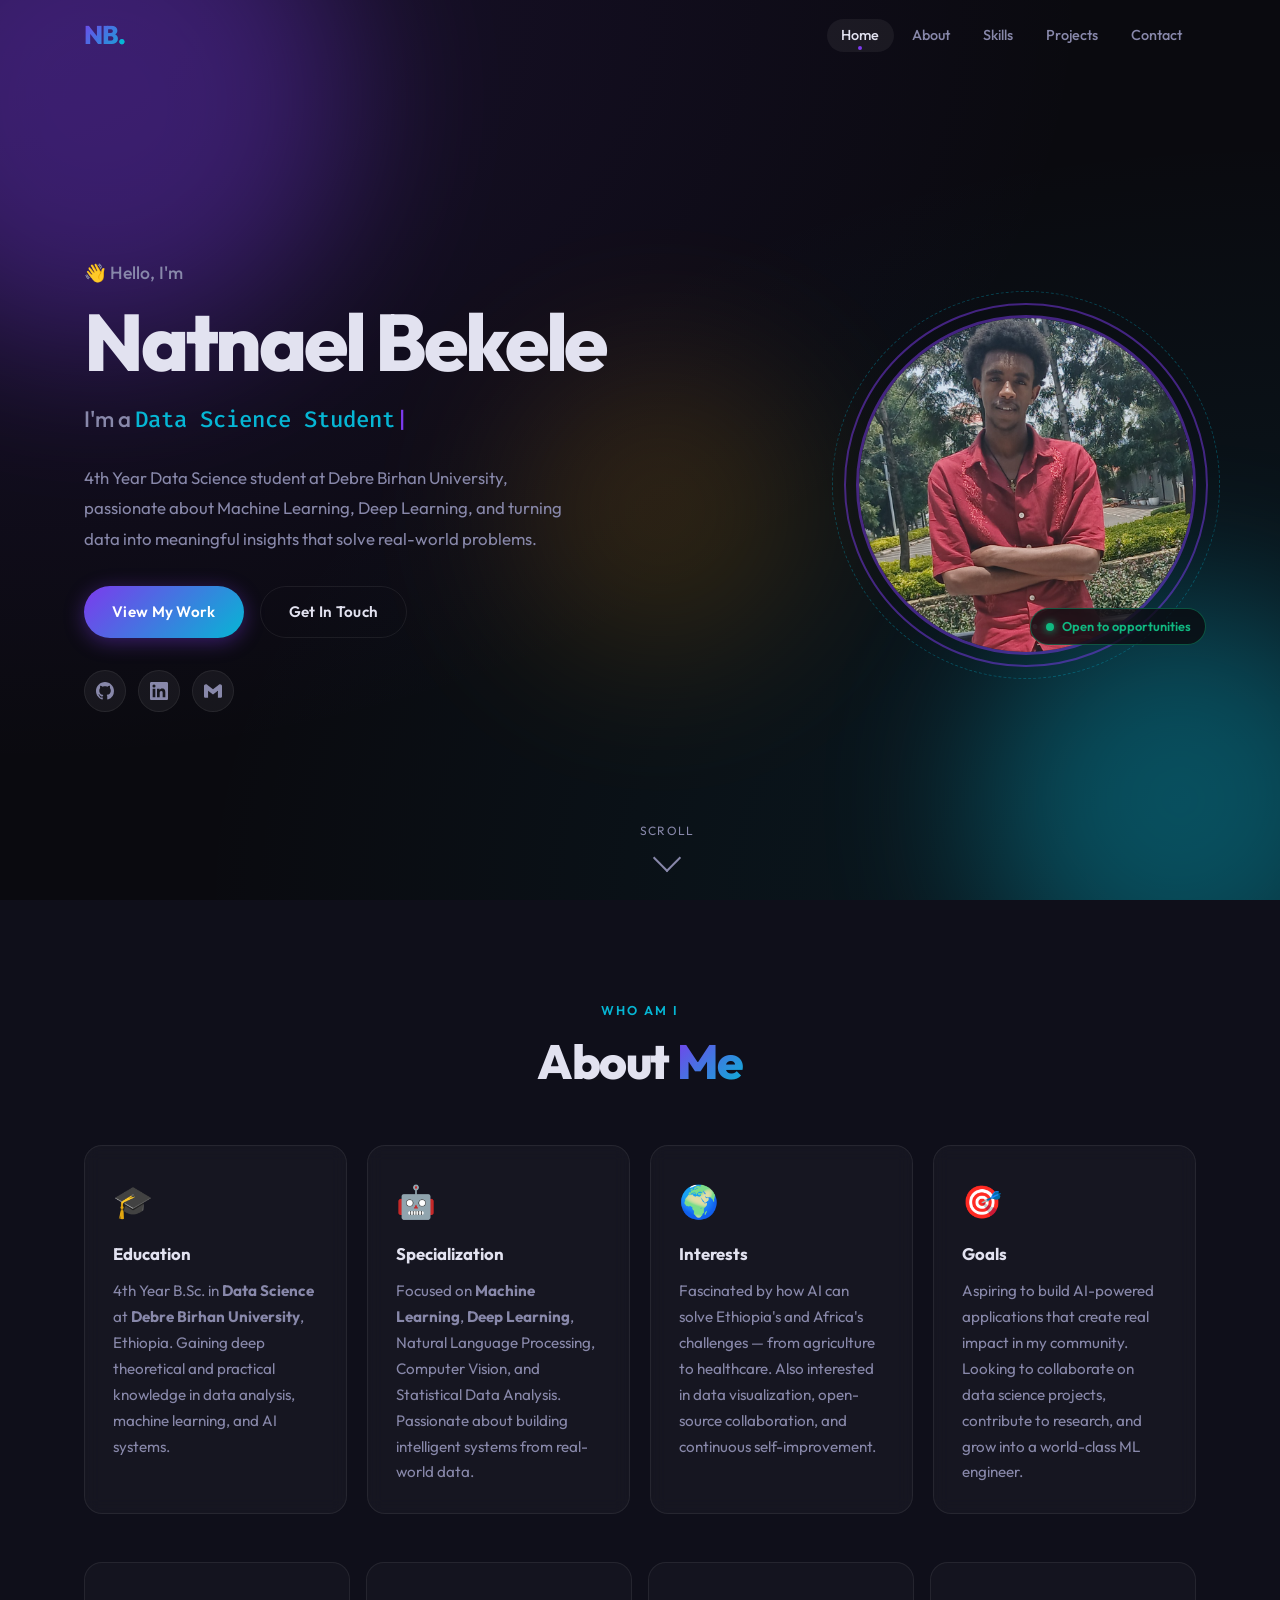
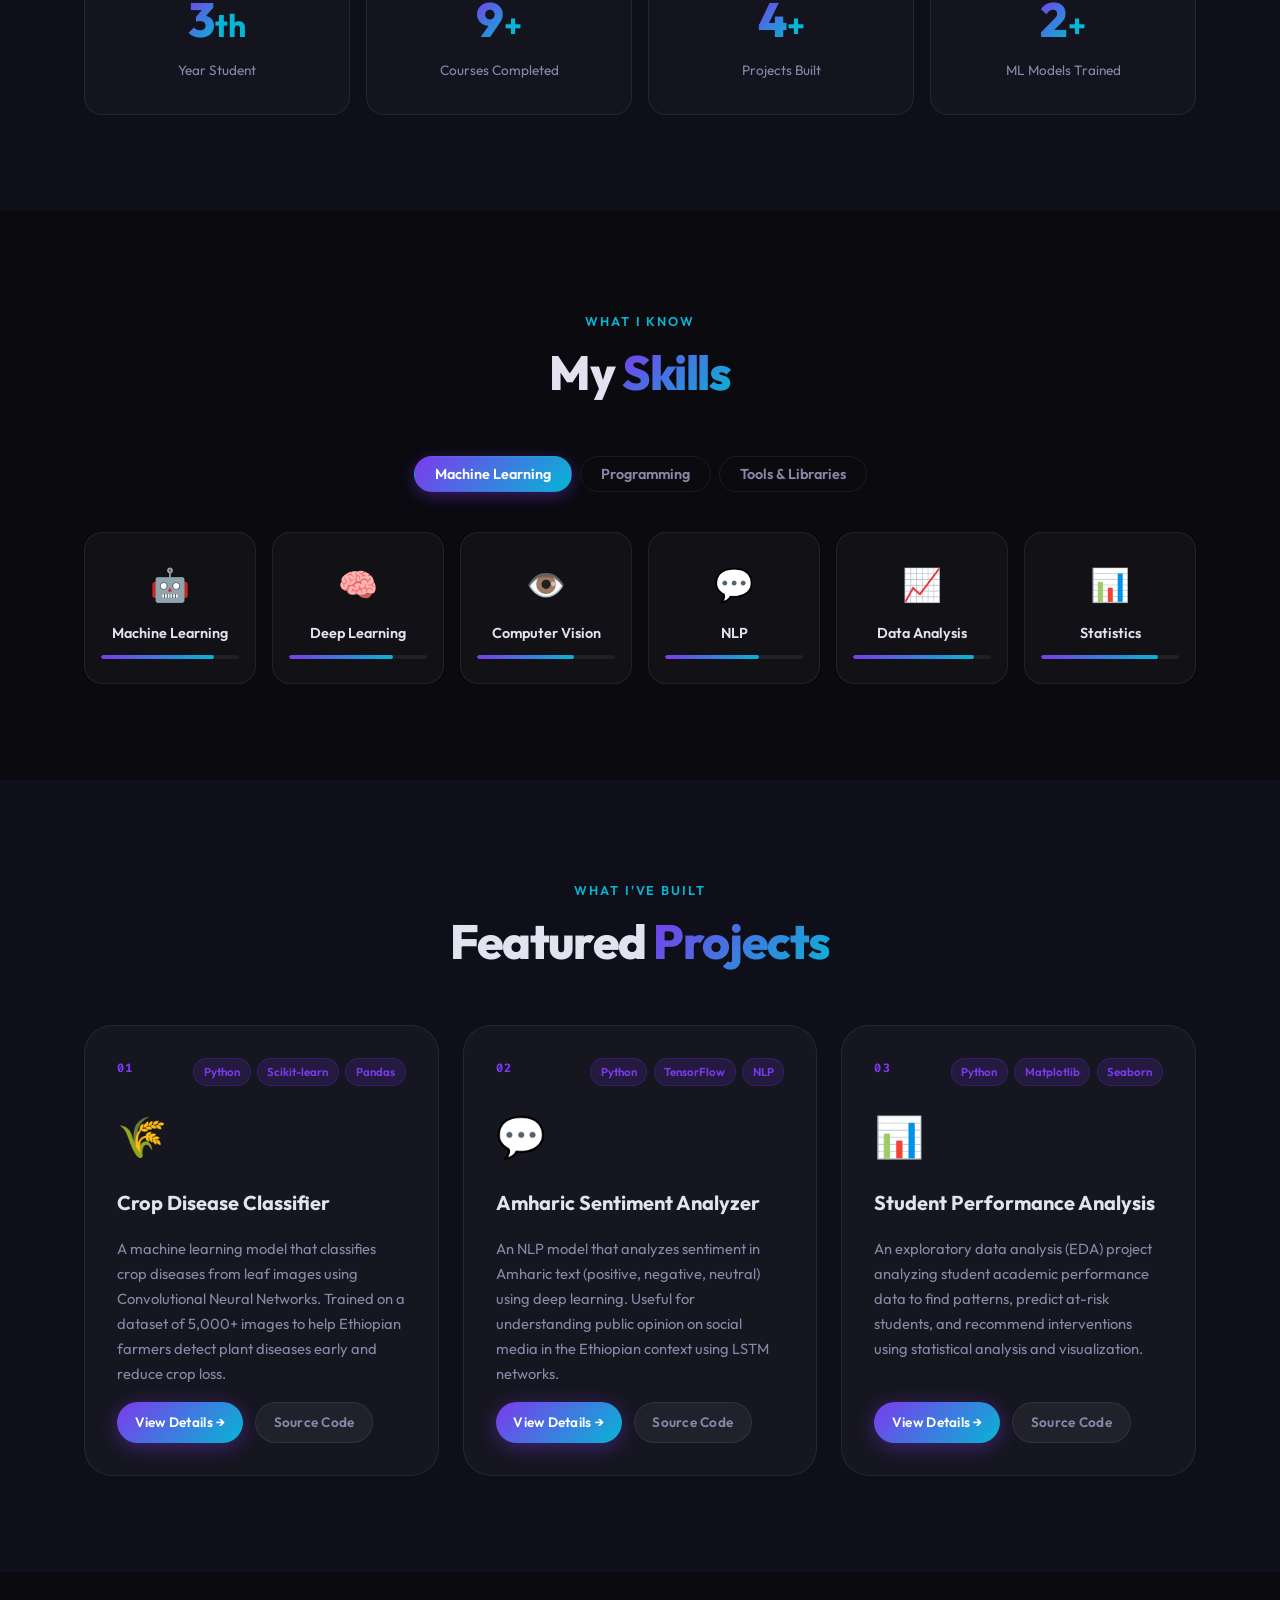
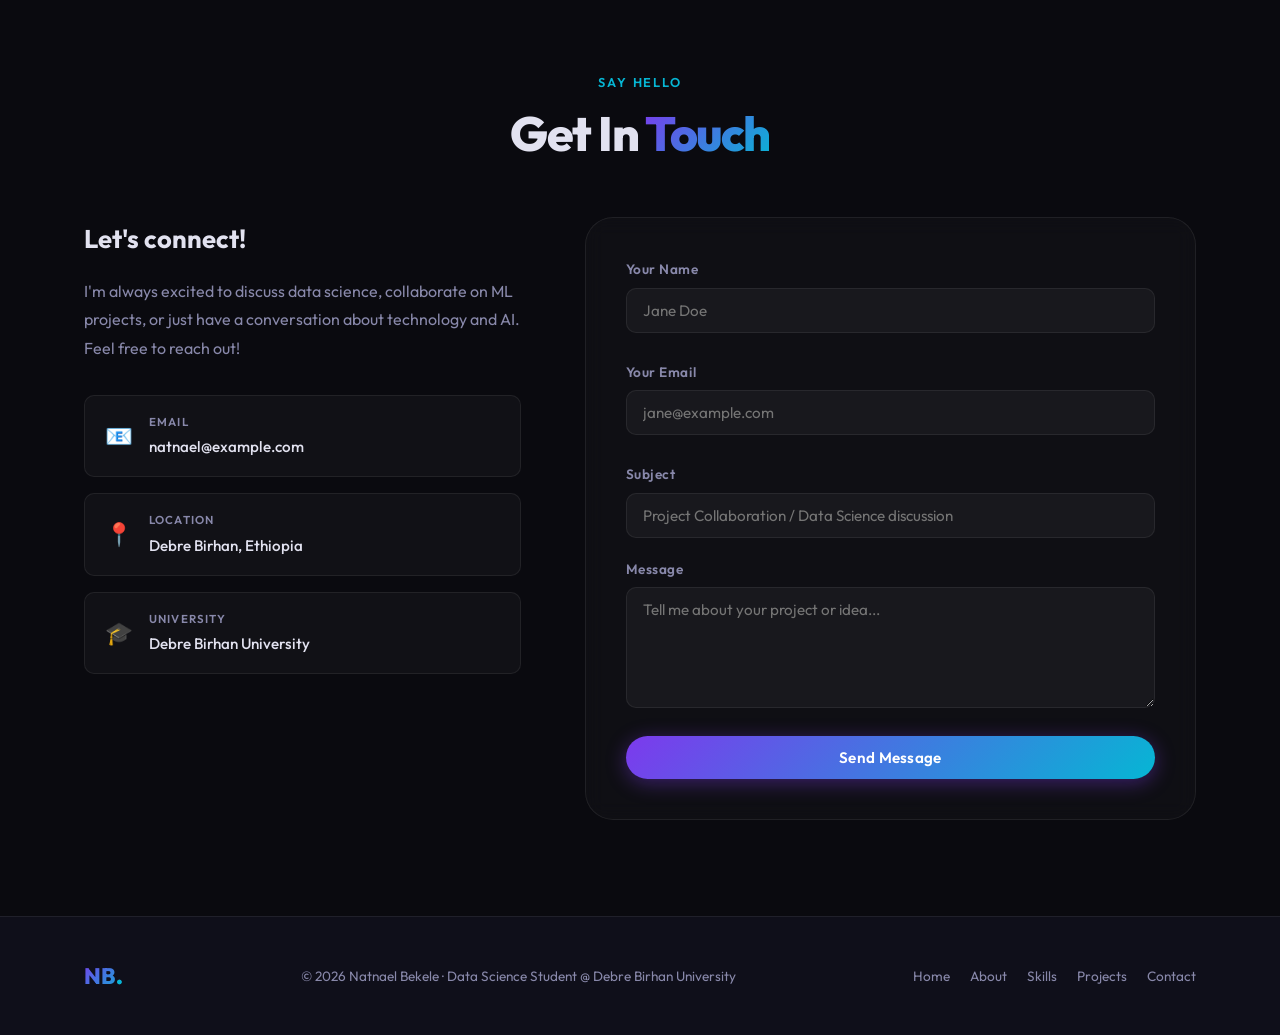
==== index.html @ 0324e8db "Add files via upload" ====
<!DOCTYPE html>
<html lang="en">
<head>
  <meta charset="UTF-8" />
  <meta name="viewport" content="width=device-width, initial-scale=1.0" />
  <meta name="description" content="Natnael Bekele – Data Science Student at Debre Birhan University. Machine Learning, Deep Learning, AI enthusiast." />
  <title>Natnael Bekele | Data Science Portfolio</title>
  <link rel="preconnect" href="https://fonts.googleapis.com" />
  <link rel="preconnect" href="https://fonts.gstatic.com" crossorigin />
  <link href="https://fonts.googleapis.com/css2?family=Outfit:wght@300;400;500;600;700;800&family=Fira+Code:wght@400;500&display=swap" rel="stylesheet" />
  <link rel="stylesheet" href="style.css" />
</head>
<body>

  <!-- ===== NAVBAR ===== -->
  <nav class="navbar" id="navbar">
    <div class="nav-container">
      <a href="#home" class="nav-logo">NB<span class="dot">.</span></a>
      <ul class="nav-links" id="nav-links">
        <li><a href="#home"     class="nav-link active" id="nav-home">Home</a></li>
        <li><a href="#about"    class="nav-link" id="nav-about">About</a></li>
        <li><a href="#skills"   class="nav-link" id="nav-skills">Skills</a></li>
        <li><a href="#projects" class="nav-link" id="nav-projects">Projects</a></li>
        <li><a href="#contact"  class="nav-link" id="nav-contact">Contact</a></li>
      </ul>
      <button class="hamburger" id="hamburger" aria-label="Toggle menu">
        <span></span><span></span><span></span>
      </button>
    </div>
  </nav>

  <!-- ===== HERO / HOME ===== -->
  <section class="hero" id="home">
    <div class="hero-bg">
      <div class="orb orb-1"></div>
      <div class="orb orb-2"></div>
      <div class="orb orb-3"></div>
    </div>
    <div class="hero-content">
      <div class="hero-text">
        <p class="hero-greeting">👋 Hello, I'm</p>
        <h1 class="hero-name">Natnael Bekele</h1>
        <div class="hero-title-wrapper">
          <span class="hero-title-static">I'm a </span>
          <span class="hero-title-dynamic" id="dynamic-title"></span>
          <span class="cursor-blink">|</span>
        </div>
        <p class="hero-description">
          4th Year Data Science student at Debre Birhan University, passionate about
          Machine Learning, Deep Learning, and turning data into meaningful insights
          that solve real-world problems.
        </p>
        <div class="hero-cta">
          <a href="#projects" class="btn btn-primary" id="hero-projects-btn">View My Work</a>
          <a href="#contact"  class="btn btn-outline" id="hero-contact-btn">Get In Touch</a>
        </div>
        <div class="hero-social">
          <a href="https://github.com" target="_blank" rel="noopener" class="social-link" id="social-github" aria-label="GitHub">
            <svg viewBox="0 0 24 24" fill="currentColor"><path d="M12 0C5.37 0 0 5.37 0 12c0 5.31 3.435 9.795 8.205 11.385.6.105.825-.255.825-.57 0-.285-.015-1.23-.015-2.235-3.015.555-3.795-.735-4.035-1.41-.135-.345-.72-1.41-1.23-1.695-.42-.225-1.02-.78-.015-.795.945-.015 1.62.87 1.845 1.23 1.08 1.815 2.805 1.305 3.495.99.105-.78.42-1.305.765-1.605-2.67-.3-5.46-1.335-5.46-5.925 0-1.305.465-2.385 1.23-3.225-.12-.3-.54-1.53.12-3.18 0 0 1.005-.315 3.3 1.23.96-.27 1.98-.405 3-.405s2.04.135 3 .405c2.295-1.56 3.3-1.23 3.3-1.23.66 1.65.24 2.88.12 3.18.765.84 1.23 1.905 1.23 3.225 0 4.605-2.805 5.625-5.475 5.925.435.375.81 1.095.81 2.22 0 1.605-.015 2.895-.015 3.3 0 .315.225.69.825.57A12.02 12.02 0 0 0 24 12c0-6.63-5.37-12-12-12z"/></svg>
          </a>
          <a href="https://linkedin.com" target="_blank" rel="noopener" class="social-link" id="social-linkedin" aria-label="LinkedIn">
            <svg viewBox="0 0 24 24" fill="currentColor"><path d="M20.447 20.452h-3.554v-5.569c0-1.328-.027-3.037-1.852-3.037-1.853 0-2.136 1.445-2.136 2.939v5.667H9.351V9h3.414v1.561h.046c.477-.9 1.637-1.85 3.37-1.85 3.601 0 4.267 2.37 4.267 5.455v6.286zM5.337 7.433a2.062 2.062 0 0 1-2.063-2.065 2.064 2.064 0 1 1 2.063 2.065zm1.782 13.019H3.555V9h3.564v11.452zM22.225 0H1.771C.792 0 0 .774 0 1.729v20.542C0 23.227.792 24 1.771 24h20.451C23.2 24 24 23.227 24 22.271V1.729C24 .774 23.2 0 22.222 0h.003z"/></svg>
          </a>
          <a href="mailto:natnael@example.com" class="social-link" id="social-email" aria-label="Email">
            <svg viewBox="0 0 24 24" fill="currentColor"><path d="M24 5.457v13.909c0 .904-.732 1.636-1.636 1.636h-3.819V11.73L12 16.64l-6.545-4.91v9.273H1.636A1.636 1.636 0 0 1 0 19.366V5.457c0-2.023 2.309-3.178 3.927-1.964L5.455 4.64 12 9.548l6.545-4.91 1.528-1.145C21.69 2.28 24 3.434 24 5.457z"/></svg>
          </a>
        </div>
      </div>
      <div class="hero-image-wrapper">
        <div class="hero-image-ring"></div>
        <div class="hero-image-ring ring-2"></div>
        <img src="image/natnael.jpg" alt="Natnael Bekele - Profile Picture" class="hero-image" id="profile-img" />
        <div class="hero-badge">
          <span class="badge-dot"></span>
          <span>Open to opportunities</span>
        </div>
      </div>
    </div>
    <div class="scroll-indicator" id="scroll-indicator">
      <span>Scroll</span>
      <div class="scroll-arrow"></div>
    </div>
  </section>

  <!-- ===== ABOUT ===== -->
  <section class="section about-section" id="about">
    <div class="container">
      <div class="section-header">
        <span class="section-label">Who Am I</span>
        <h2 class="section-title">About <span class="gradient-text">Me</span></h2>
      </div>
      <div class="about-grid">
        <div class="about-card reveal">
          <div class="card-icon">🎓</div>
          <h3>Education</h3>
          <p>4th Year B.Sc. in <strong>Data Science</strong> at <strong>Debre Birhan University</strong>, Ethiopia. Gaining deep theoretical and practical knowledge in data analysis, machine learning, and AI systems.</p>
        </div>
        <div class="about-card reveal">
          <div class="card-icon">🤖</div>
          <h3>Specialization</h3>
          <p>Focused on <strong>Machine Learning</strong>, <strong>Deep Learning</strong>, Natural Language Processing, Computer Vision, and Statistical Data Analysis. Passionate about building intelligent systems from real-world data.</p>
        </div>
        <div class="about-card reveal">
          <div class="card-icon">🌍</div>
          <h3>Interests</h3>
          <p>Fascinated by how AI can solve Ethiopia's and Africa's challenges — from agriculture to healthcare. Also interested in data visualization, open-source collaboration, and continuous self-improvement.</p>
        </div>
        <div class="about-card reveal">
          <div class="card-icon">🎯</div>
          <h3>Goals</h3>
          <p>Aspiring to build AI-powered applications that create real impact in my community. Looking to collaborate on data science projects, contribute to research, and grow into a world-class ML engineer.</p>
        </div>
      </div>
      <div class="about-stats reveal">
        <div class="stat-item">
          <span class="stat-number" data-target="4">0</span><span class="stat-plus">th</span>
          <span class="stat-label">Year Student</span>
        </div>
        <div class="stat-item">
          <span class="stat-number" data-target="10">0</span><span class="stat-plus">+</span>
          <span class="stat-label">Courses Completed</span>
        </div>
        <div class="stat-item">
          <span class="stat-number" data-target="5">0</span><span class="stat-plus">+</span>
          <span class="stat-label">Projects Built</span>
        </div>
        <div class="stat-item">
          <span class="stat-number" data-target="3">0</span><span class="stat-plus">+</span>
          <span class="stat-label">ML Models Trained</span>
        </div>
      </div>
    </div>
  </section>

  <!-- ===== SKILLS ===== -->
  <section class="section skills-section" id="skills">
    <div class="container">
      <div class="section-header">
        <span class="section-label">What I Know</span>
        <h2 class="section-title">My <span class="gradient-text">Skills</span></h2>
      </div>
      <div class="skills-categories reveal">
        <button class="skill-tab active" id="tab-ml"   data-tab="ml">Machine Learning</button>
        <button class="skill-tab"        id="tab-prog" data-tab="prog">Programming</button>
        <button class="skill-tab"        id="tab-tools" data-tab="tools">Tools & Libraries</button>
      </div>
      <div class="skills-grid" id="skills-grid"></div>
    </div>
  </section>

  <!-- ===== PROJECTS ===== -->
  <section class="section projects-section" id="projects">
    <div class="container">
      <div class="section-header">
        <span class="section-label">What I've Built</span>
        <h2 class="section-title">Featured <span class="gradient-text">Projects</span></h2>
      </div>
      <div class="projects-grid">

        <article class="project-card reveal" id="project-card-1">
          <div class="project-card-top">
            <div class="project-number">01</div>
            <div class="project-tags">
              <span class="tag">Python</span>
              <span class="tag">Scikit-learn</span>
              <span class="tag">Pandas</span>
            </div>
          </div>
          <div class="project-icon-wrap">🌾</div>
          <h3 class="project-title">Crop Disease Classifier</h3>
          <p class="project-desc">A machine learning model that classifies crop diseases from leaf images using Convolutional Neural Networks. Trained on a dataset of 5,000+ images to help Ethiopian farmers detect plant diseases early and reduce crop loss.</p>
          <div class="project-card-footer">
            <a href="project/project1.html" class="btn btn-sm btn-primary" id="project1-details-btn">View Details →</a>
            <a href="https://github.com" target="_blank" rel="noopener" class="btn btn-sm btn-ghost" id="project1-code-btn">Source Code</a>
          </div>
        </article>

        <article class="project-card reveal" id="project-card-2">
          <div class="project-card-top">
            <div class="project-number">02</div>
            <div class="project-tags">
              <span class="tag">Python</span>
              <span class="tag">TensorFlow</span>
              <span class="tag">NLP</span>
            </div>
          </div>
          <div class="project-icon-wrap">💬</div>
          <h3 class="project-title">Amharic Sentiment Analyzer</h3>
          <p class="project-desc">An NLP model that analyzes sentiment in Amharic text (positive, negative, neutral) using deep learning. Useful for understanding public opinion on social media in the Ethiopian context using LSTM networks.</p>
          <div class="project-card-footer">
            <a href="project/project2.html" class="btn btn-sm btn-primary" id="project2-details-btn">View Details →</a>
            <a href="https://github.com" target="_blank" rel="noopener" class="btn btn-sm btn-ghost" id="project2-code-btn">Source Code</a>
          </div>
        </article>

        <article class="project-card reveal" id="project-card-3">
          <div class="project-card-top">
            <div class="project-number">03</div>
            <div class="project-tags">
              <span class="tag">Python</span>
              <span class="tag">Matplotlib</span>
              <span class="tag">Seaborn</span>
            </div>
          </div>
          <div class="project-icon-wrap">📊</div>
          <h3 class="project-title">Student Performance Analysis</h3>
          <p class="project-desc">An exploratory data analysis (EDA) project analyzing student academic performance data to find patterns, predict at-risk students, and recommend interventions using statistical analysis and visualization.</p>
          <div class="project-card-footer">
            <a href="#" class="btn btn-sm btn-primary" id="project3-details-btn">View Details →</a>
            <a href="https://github.com" target="_blank" rel="noopener" class="btn btn-sm btn-ghost">Source Code</a>
          </div>
        </article>

      </div>
    </div>
  </section>

  <!-- ===== CONTACT ===== -->
  <section class="section contact-section" id="contact">
    <div class="container">
      <div class="section-header">
        <span class="section-label">Say Hello</span>
        <h2 class="section-title">Get In <span class="gradient-text">Touch</span></h2>
      </div>
      <div class="contact-wrapper">
        <div class="contact-info reveal">
          <h3>Let's connect!</h3>
          <p>I'm always excited to discuss data science, collaborate on ML projects, or just have a conversation about technology and AI. Feel free to reach out!</p>
          <div class="contact-details">
            <div class="contact-detail-item">
              <div class="contact-detail-icon">📧</div>
              <div>
                <span class="contact-detail-label">Email</span>
                <span class="contact-detail-value">natnael@example.com</span>
              </div>
            </div>
            <div class="contact-detail-item">
              <div class="contact-detail-icon">📍</div>
              <div>
                <span class="contact-detail-label">Location</span>
                <span class="contact-detail-value">Debre Birhan, Ethiopia</span>
              </div>
            </div>
            <div class="contact-detail-item">
              <div class="contact-detail-icon">🎓</div>
              <div>
                <span class="contact-detail-label">University</span>
                <span class="contact-detail-value">Debre Birhan University</span>
              </div>
            </div>
          </div>
        </div>
        <form class="contact-form reveal" id="contact-form" novalidate>
          <div class="form-group">
            <label for="contact-name">Your Name</label>
            <input type="text" id="contact-name" name="name" placeholder="Jane Doe" autocomplete="name" required />
            <span class="form-error" id="error-name"></span>
          </div>
          <div class="form-group">
            <label for="contact-email">Your Email</label>
            <input type="email" id="contact-email" name="email" placeholder="jane@example.com" autocomplete="email" required />
            <span class="form-error" id="error-email"></span>
          </div>
          <div class="form-group">
            <label for="contact-subject">Subject</label>
            <input type="text" id="contact-subject" name="subject" placeholder="Project Collaboration / Data Science discussion" />
          </div>
          <div class="form-group">
            <label for="contact-message">Message</label>
            <textarea id="contact-message" name="message" rows="5" placeholder="Tell me about your project or idea..." required></textarea>
            <span class="form-error" id="error-message"></span>
          </div>
          <button type="submit" class="btn btn-primary btn-full" id="submit-btn">
            <span id="btn-text">Send Message</span>
            <span id="btn-loader" class="hidden">Sending…</span>
          </button>
          <div class="form-success hidden" id="form-success">
            <span>🎉</span> Message sent! I'll get back to you soon.
          </div>
        </form>
      </div>
    </div>
  </section>

  <!-- ===== FOOTER ===== -->
  <footer class="footer">
    <div class="container">
      <div class="footer-content">
        <p class="footer-logo">NB<span class="dot">.</span></p>
        <p class="footer-copy">© 2026 Natnael Bekele · Data Science Student @ Debre Birhan University</p>
        <div class="footer-links">
          <a href="#home">Home</a>
          <a href="#about">About</a>
          <a href="#skills">Skills</a>
          <a href="#projects">Projects</a>
          <a href="#contact">Contact</a>
        </div>
      </div>
    </div>
  </footer>

  <button class="back-to-top" id="back-to-top" aria-label="Back to top">↑</button>
  <script src="script.js"></script>
</body>
</html>
---- style.css ----
/* ============================================================
   PERSONAL PORTFOLIO — style.css
   ============================================================ */

/* 1. CSS Custom Properties */
:root {
  --clr-bg:      #0a0a0f;
  --clr-bg2:     #0f0f1a;
  --clr-surface: #13131f;
  --clr-border:  rgba(255,255,255,0.07);
  --clr-text:    #e2e2f0;
  --clr-muted:   #8888aa;
  --clr-accent1: #7c3aed;
  --clr-accent2: #06b6d4;
  --clr-accent3: #f59e0b;
  --grad-accent: linear-gradient(135deg,#7c3aed,#06b6d4);
  --radius-sm: 10px; --radius-md: 18px; --radius-lg: 28px;
  --shadow-card: 0 8px 40px rgba(0,0,0,.35);
  --shadow-glow: 0 0 30px rgba(124,58,237,.3);
  --transition: .3s cubic-bezier(.4,0,.2,1);
  --max-width: 1160px;
  --nav-h: 70px;
}

/* 2. Reset */
*,*::before,*::after{box-sizing:border-box;margin:0;padding:0}
html{scroll-behavior:smooth;scroll-padding-top:var(--nav-h)}
body{font-family:'Outfit',sans-serif;background:var(--clr-bg);color:var(--clr-text);line-height:1.7;overflow-x:hidden}
img{display:block;max-width:100%} a{color:inherit;text-decoration:none} button{cursor:pointer;font-family:inherit} ul{list-style:none}

/* 3. Utility */
.container{max-width:var(--max-width);margin-inline:auto;padding-inline:1.5rem}
.gradient-text{background:var(--grad-accent);-webkit-background-clip:text;-webkit-text-fill-color:transparent;background-clip:text}
.hidden{display:none!important}

/* 4. Buttons */
.btn{display:inline-flex;align-items:center;gap:.5rem;padding:.75rem 1.75rem;border-radius:100px;font-size:.95rem;font-weight:600;transition:var(--transition);border:none;letter-spacing:.02em;white-space:nowrap}
.btn-primary{background:var(--grad-accent);color:#fff;box-shadow:0 4px 20px rgba(124,58,237,.4)}
.btn-primary:hover{transform:translateY(-2px);box-shadow:0 8px 32px rgba(124,58,237,.6)}
.btn-outline{background:transparent;color:var(--clr-text);border:1.5px solid var(--clr-border);backdrop-filter:blur(8px)}
.btn-outline:hover{border-color:var(--clr-accent1);color:var(--clr-accent1);transform:translateY(-2px)}
.btn-ghost{background:rgba(255,255,255,.05);color:var(--clr-muted);border:1.5px solid var(--clr-border)}
.btn-ghost:hover{color:var(--clr-text);background:rgba(255,255,255,.08)}
.btn-sm{padding:.5rem 1.1rem;font-size:.85rem}
.btn-full{width:100%;justify-content:center}

/* 5. Navbar */
.navbar{position:fixed;top:0;left:0;right:0;z-index:1000;height:var(--nav-h);display:flex;align-items:center;transition:background var(--transition),box-shadow var(--transition)}
.navbar.scrolled{background:rgba(10,10,15,.85);backdrop-filter:blur(20px);box-shadow:0 1px 0 var(--clr-border)}
.nav-container{width:100%;max-width:var(--max-width);margin-inline:auto;padding-inline:1.5rem;display:flex;align-items:center;justify-content:space-between}
.nav-logo{font-size:1.6rem;font-weight:800;letter-spacing:-.03em;background:var(--grad-accent);-webkit-background-clip:text;-webkit-text-fill-color:transparent;background-clip:text}
.dot{-webkit-text-fill-color:var(--clr-accent2)}
.nav-links{display:flex;align-items:center;gap:.25rem}
.nav-link{padding:.45rem .9rem;border-radius:100px;font-size:.9rem;font-weight:500;color:var(--clr-muted);transition:var(--transition);position:relative}
.nav-link:hover,.nav-link.active{color:var(--clr-text);background:rgba(255,255,255,.06)}
.nav-link.active::after{content:'';display:block;width:4px;height:4px;border-radius:50%;background:var(--clr-accent1);position:absolute;bottom:2px;left:50%;transform:translateX(-50%)}
.hamburger{display:none;flex-direction:column;gap:5px;background:none;border:none;padding:.5rem}
.hamburger span{display:block;width:24px;height:2px;background:var(--clr-text);border-radius:2px;transition:var(--transition)}
.hamburger.open span:nth-child(1){transform:translateY(7px) rotate(45deg)}
.hamburger.open span:nth-child(2){opacity:0}
.hamburger.open span:nth-child(3){transform:translateY(-7px) rotate(-45deg)}

/* 6. Section Shared */
.section{padding-block:6rem}
.section-header{text-align:center;margin-bottom:3.5rem}
.section-label{display:inline-block;font-size:.8rem;font-weight:600;letter-spacing:.15em;text-transform:uppercase;color:var(--clr-accent2);margin-bottom:.75rem}
.section-title{font-size:clamp(2rem,5vw,3rem);font-weight:800;letter-spacing:-.03em;line-height:1.15}

/* 7. Hero */
.hero{min-height:100vh;display:flex;align-items:center;position:relative;overflow:hidden;background:radial-gradient(ellipse at top left,rgba(124,58,237,.15),transparent 60%),radial-gradient(ellipse at bottom right,rgba(6,182,212,.10),transparent 60%),var(--clr-bg);padding-top:var(--nav-h)}
.hero-bg{position:absolute;inset:0;pointer-events:none}
.orb{position:absolute;border-radius:50%;filter:blur(80px);opacity:.35}
.orb-1{width:500px;height:500px;background:var(--clr-accent1);top:-150px;left:-150px}
.orb-2{width:400px;height:400px;background:var(--clr-accent2);bottom:-100px;right:-100px}
.orb-3{width:300px;height:300px;background:var(--clr-accent3);top:40%;left:40%;opacity:.15}
.hero-content{position:relative;z-index:1;max-width:var(--max-width);margin-inline:auto;padding-inline:1.5rem;display:flex;align-items:center;justify-content:space-between;gap:3rem;width:100%;padding-block:4rem}
.hero-text{flex:1;max-width:580px}
.hero-greeting{font-size:1.1rem;font-weight:500;color:var(--clr-muted);margin-bottom:.75rem;animation:fadeUp .6s .1s both}
.hero-name{font-size:clamp(2.8rem,7vw,5rem);font-weight:800;letter-spacing:-.04em;line-height:1.05;margin-bottom:1rem;animation:fadeUp .6s .2s both}
.hero-title-wrapper{font-size:clamp(1.1rem,2.5vw,1.4rem);font-weight:500;color:var(--clr-muted);margin-bottom:1.5rem;animation:fadeUp .6s .3s both;min-height:2rem}
.hero-title-dynamic{color:var(--clr-accent2);font-family:'Fira Code',monospace}
.cursor-blink{color:var(--clr-accent1);animation:blink 1s step-end infinite}
.hero-description{font-size:1.05rem;color:var(--clr-muted);line-height:1.8;margin-bottom:2rem;max-width:500px;animation:fadeUp .6s .4s both}
.hero-cta{display:flex;gap:1rem;flex-wrap:wrap;margin-bottom:2rem;animation:fadeUp .6s .5s both}
.hero-social{display:flex;gap:.75rem;animation:fadeUp .6s .6s both}
.social-link{display:flex;align-items:center;justify-content:center;width:42px;height:42px;border-radius:50%;background:rgba(255,255,255,.05);border:1.5px solid var(--clr-border);color:var(--clr-muted);transition:var(--transition)}
.social-link svg{width:18px;height:18px}
.social-link:hover{background:var(--clr-accent1);color:#fff;border-color:var(--clr-accent1);transform:translateY(-3px);box-shadow:0 8px 20px rgba(124,58,237,.4)}
.hero-image-wrapper{position:relative;flex-shrink:0;animation:fadeUp .8s .3s both}
.hero-image{width:340px;height:340px;object-fit:cover;border-radius:50%;position:relative;z-index:2;border:3px solid rgba(124,58,237,.5)}
.hero-image-ring{position:absolute;inset:-12px;border-radius:50%;border:2px solid rgba(124,58,237,.5);animation:spin 8s linear infinite}
.ring-2{inset:-24px;border:1px dashed rgba(6,182,212,.3);animation-duration:15s;animation-direction:reverse}
.hero-badge{position:absolute;bottom:10px;right:-10px;display:flex;align-items:center;gap:.5rem;background:rgba(10,10,15,.8);backdrop-filter:blur(12px);border:1.5px solid rgba(16,185,129,.4);border-radius:100px;padding:.4rem .9rem;font-size:.8rem;font-weight:600;color:#10b981;z-index:3}
.badge-dot{width:8px;height:8px;border-radius:50%;background:#10b981;box-shadow:0 0 8px #10b981;animation:pulse 2s ease infinite}
.scroll-indicator{position:absolute;bottom:2rem;left:50%;transform:translateX(-50%);display:flex;flex-direction:column;align-items:center;gap:.4rem;font-size:.75rem;color:var(--clr-muted);letter-spacing:.1em;text-transform:uppercase;animation:fadeUp 1s 1s both}
.scroll-arrow{width:20px;height:20px;border-right:2px solid var(--clr-muted);border-bottom:2px solid var(--clr-muted);transform:rotate(45deg);animation:bounce 1.5s ease infinite}

/* 8. About */
.about-section{background:var(--clr-bg2)}
.about-grid{display:grid;grid-template-columns:repeat(auto-fit,minmax(240px,1fr));gap:1.25rem;margin-bottom:3rem}
.about-card{background:rgba(255,255,255,.03);border:1.5px solid var(--clr-border);border-radius:var(--radius-md);padding:1.75rem;transition:var(--transition);backdrop-filter:blur(8px)}
.about-card:hover{border-color:rgba(124,58,237,.4);transform:translateY(-4px);box-shadow:var(--shadow-card)}
.card-icon{font-size:2rem;margin-bottom:.75rem}
.about-card h3{font-size:1.05rem;font-weight:700;margin-bottom:.6rem}
.about-card p{color:var(--clr-muted);font-size:.95rem}
.about-stats{display:grid;grid-template-columns:repeat(auto-fit,minmax(180px,1fr));gap:1rem}
.stat-item{text-align:center;padding:2rem 1rem;background:rgba(255,255,255,.025);border:1.5px solid var(--clr-border);border-radius:var(--radius-md);transition:var(--transition)}
.stat-item:hover{border-color:var(--clr-accent2)}
.stat-number{display:inline-block;font-size:3rem;font-weight:800;line-height:1;background:var(--grad-accent);-webkit-background-clip:text;-webkit-text-fill-color:transparent;background-clip:text}
.stat-plus{font-size:2rem;font-weight:700;color:var(--clr-accent2)}
.stat-label{display:block;color:var(--clr-muted);font-size:.85rem;margin-top:.4rem}

/* 9. Skills */
.skills-section{background:var(--clr-bg)}
.skills-categories{display:flex;justify-content:center;gap:.5rem;margin-bottom:2.5rem;flex-wrap:wrap}
.skill-tab{padding:.5rem 1.25rem;border-radius:100px;border:1.5px solid var(--clr-border);background:transparent;color:var(--clr-muted);font-size:.9rem;font-weight:600;transition:var(--transition)}
.skill-tab:hover{color:var(--clr-text);border-color:var(--clr-accent1)}
.skill-tab.active{background:var(--grad-accent);border-color:transparent;color:#fff;box-shadow:0 4px 16px rgba(124,58,237,.4)}
.skills-grid{display:grid;grid-template-columns:repeat(auto-fill,minmax(160px,1fr));gap:1rem}
.skill-card{display:flex;flex-direction:column;align-items:center;gap:.6rem;padding:1.5rem 1rem;background:rgba(255,255,255,.03);border:1.5px solid var(--clr-border);border-radius:var(--radius-md);text-align:center;font-size:.9rem;font-weight:600;transition:var(--transition);animation:fadeUp .4s both;cursor:default}
.skill-card:hover{border-color:var(--clr-accent1);transform:translateY(-4px);box-shadow:0 8px 24px rgba(124,58,237,.2)}
.skill-icon{font-size:2rem}
.skill-bar-wrap{height:4px;width:100%;background:rgba(255,255,255,.06);border-radius:2px;overflow:hidden}
.skill-bar{height:100%;border-radius:2px;background:var(--grad-accent);width:0;transition:width 1s ease .2s}

/* 10. Projects */
.projects-section{background:var(--clr-bg2)}
.projects-grid{display:grid;grid-template-columns:repeat(auto-fit,minmax(300px,1fr));gap:1.5rem}
.project-card{background:rgba(255,255,255,.03);border:1.5px solid var(--clr-border);border-radius:var(--radius-lg);padding:2rem;display:flex;flex-direction:column;gap:1rem;transition:var(--transition);position:relative;overflow:hidden}
.project-card:hover{border-color:rgba(124,58,237,.5);transform:translateY(-6px);box-shadow:var(--shadow-card),var(--shadow-glow)}
.project-card-top{display:flex;justify-content:space-between;align-items:flex-start}
.project-number{font-size:.75rem;font-weight:700;color:var(--clr-accent1);letter-spacing:.1em;font-family:'Fira Code',monospace}
.project-tags{display:flex;gap:.4rem;flex-wrap:wrap}
.tag{display:inline-block;padding:.2rem .6rem;border-radius:100px;font-size:.72rem;font-weight:600;background:rgba(124,58,237,.15);color:var(--clr-accent1);border:1px solid rgba(124,58,237,.2)}
.project-icon-wrap{font-size:2.5rem}
.project-title{font-size:1.25rem;font-weight:700}
.project-desc{color:var(--clr-muted);font-size:.92rem;line-height:1.7;flex:1}
.project-card-footer{display:flex;gap:.75rem;flex-wrap:wrap;margin-top:auto}

/* 11. Contact */
.contact-section{background:var(--clr-bg)}
.contact-wrapper{display:grid;grid-template-columns:1fr 1.4fr;gap:4rem;align-items:start}
.contact-info h3{font-size:1.6rem;font-weight:700;margin-bottom:1rem}
.contact-info p{color:var(--clr-muted);line-height:1.8;margin-bottom:2rem}
.contact-details{display:flex;flex-direction:column;gap:1rem}
.contact-detail-item{display:flex;align-items:center;gap:1rem;padding:1rem 1.25rem;background:rgba(255,255,255,.03);border:1.5px solid var(--clr-border);border-radius:var(--radius-sm);transition:var(--transition)}
.contact-detail-item:hover{border-color:var(--clr-accent1)}
.contact-detail-icon{font-size:1.4rem}
.contact-detail-label{display:block;font-size:.72rem;font-weight:600;letter-spacing:.1em;text-transform:uppercase;color:var(--clr-muted);margin-bottom:.1rem}
.contact-detail-value{font-size:.95rem;font-weight:500}
.contact-form{display:flex;flex-direction:column;gap:1.25rem;background:rgba(255,255,255,.025);border:1.5px solid var(--clr-border);border-radius:var(--radius-lg);padding:2.5rem;backdrop-filter:blur(10px)}
.form-group{display:flex;flex-direction:column;gap:.4rem}
.form-group label{font-size:.85rem;font-weight:600;color:var(--clr-muted);letter-spacing:.04em}
.form-group input,.form-group textarea{background:rgba(255,255,255,.04);border:1.5px solid var(--clr-border);border-radius:var(--radius-sm);padding:.75rem 1rem;color:var(--clr-text);font-size:.95rem;font-family:inherit;transition:var(--transition);resize:vertical;outline:none}
.form-group input:focus,.form-group textarea:focus{border-color:var(--clr-accent1);background:rgba(124,58,237,.05);box-shadow:0 0 0 3px rgba(124,58,237,.15)}
.form-group input.error,.form-group textarea.error{border-color:#ef4444}
.form-error{font-size:.8rem;color:#ef4444;margin-top:.1rem}
.form-success{display:flex;align-items:center;gap:.6rem;padding:.9rem 1rem;background:rgba(16,185,129,.1);border:1.5px solid rgba(16,185,129,.3);border-radius:var(--radius-sm);color:#10b981;font-size:.9rem;font-weight:600}

/* 12. Footer */
.footer{background:var(--clr-bg2);border-top:1px solid var(--clr-border);padding-block:2.5rem}
.footer-content{display:flex;align-items:center;justify-content:space-between;flex-wrap:wrap;gap:1rem}
.footer-logo{font-size:1.4rem;font-weight:800;background:var(--grad-accent);-webkit-background-clip:text;-webkit-text-fill-color:transparent;background-clip:text}
.footer-copy{color:var(--clr-muted);font-size:.85rem}
.footer-links{display:flex;gap:1.25rem}
.footer-links a{color:var(--clr-muted);font-size:.85rem;transition:var(--transition)}
.footer-links a:hover{color:var(--clr-accent2)}

/* 13. Back to top */
.back-to-top{position:fixed;bottom:2rem;right:2rem;width:44px;height:44px;border-radius:50%;background:var(--grad-accent);color:#fff;border:none;font-size:1.1rem;display:flex;align-items:center;justify-content:center;opacity:0;pointer-events:none;transition:var(--transition);z-index:999;box-shadow:0 4px 16px rgba(124,58,237,.4)}
.back-to-top.visible{opacity:1;pointer-events:auto}
.back-to-top:hover{transform:translateY(-3px);box-shadow:0 8px 24px rgba(124,58,237,.6)}

/* 14. Scroll reveal */
.reveal{opacity:0;transform:translateY(32px);transition:opacity .65s ease,transform .65s ease}
.reveal.visible{opacity:1;transform:none}

/* 15. Animations */
@keyframes fadeUp{from{opacity:0;transform:translateY(24px)}to{opacity:1;transform:none}}
@keyframes blink{0%,100%{opacity:1}50%{opacity:0}}
@keyframes bounce{0%,100%{transform:rotate(45deg) translateY(0)}50%{transform:rotate(45deg) translateY(6px)}}
@keyframes spin{to{transform:rotate(360deg)}}
@keyframes pulse{0%,100%{box-shadow:0 0 0 0 rgba(16,185,129,.4)}50%{box-shadow:0 0 0 6px rgba(16,185,129,0)}}

/* 16. Project Pages */
.project-page-hero{min-height:60vh;display:flex;align-items:center;background:radial-gradient(ellipse at top left,rgba(124,58,237,.15),transparent 60%),var(--clr-bg);padding-top:var(--nav-h)}
.project-page-content{padding-block:5rem;background:var(--clr-bg2)}
.project-page-grid{display:grid;grid-template-columns:1fr 320px;gap:3rem;align-items:start}
.project-detail-badge{display:inline-flex;gap:.5rem;flex-wrap:wrap;margin-bottom:1.5rem}
.feature-list{list-style:none;display:flex;flex-direction:column;gap:.75rem;margin-block:1.5rem}
.feature-list li{display:flex;gap:.75rem;color:var(--clr-muted);font-size:.95rem}
.feature-list li::before{content:'→';color:var(--clr-accent2);font-weight:700;flex-shrink:0}
.project-sidebar-card{background:rgba(255,255,255,.03);border:1.5px solid var(--clr-border);border-radius:var(--radius-md);padding:1.75rem;position:sticky;top:calc(var(--nav-h) + 1rem)}
.sidebar-info-item{display:flex;flex-direction:column;gap:.2rem;padding-block:.9rem;border-bottom:1px solid var(--clr-border)}
.sidebar-info-item:last-of-type{border-bottom:none}
.sidebar-label{font-size:.75rem;color:var(--clr-muted);text-transform:uppercase;letter-spacing:.1em;font-weight:600}
.sidebar-value{font-size:.95rem;font-weight:500}

/* 17. Responsive */
@media(max-width:900px){
  .hero-content{flex-direction:column-reverse;text-align:center;padding-block:3rem}
  .hero-text{display:flex;flex-direction:column;align-items:center}
  .hero-image{width:260px;height:260px}
  .contact-wrapper{grid-template-columns:1fr}
  .project-page-grid{grid-template-columns:1fr}
  .project-sidebar-card{position:static}
  .footer-content{flex-direction:column;text-align:center;align-items:center}
}
@media(max-width:680px){
  .nav-links{position:fixed;top:var(--nav-h);left:0;right:0;flex-direction:column;background:rgba(10,10,15,.97);backdrop-filter:blur(20px);padding:1.5rem;border-bottom:1px solid var(--clr-border);display:none;gap:.25rem}
  .nav-links.open{display:flex}
  .nav-link{padding:.75rem 1rem;width:100%;border-radius:var(--radius-sm)}
  .hamburger{display:flex}
  .section{padding-block:4rem}
  .contact-form{padding:1.5rem}
  .about-stats{grid-template-columns:repeat(2,1fr)}
}
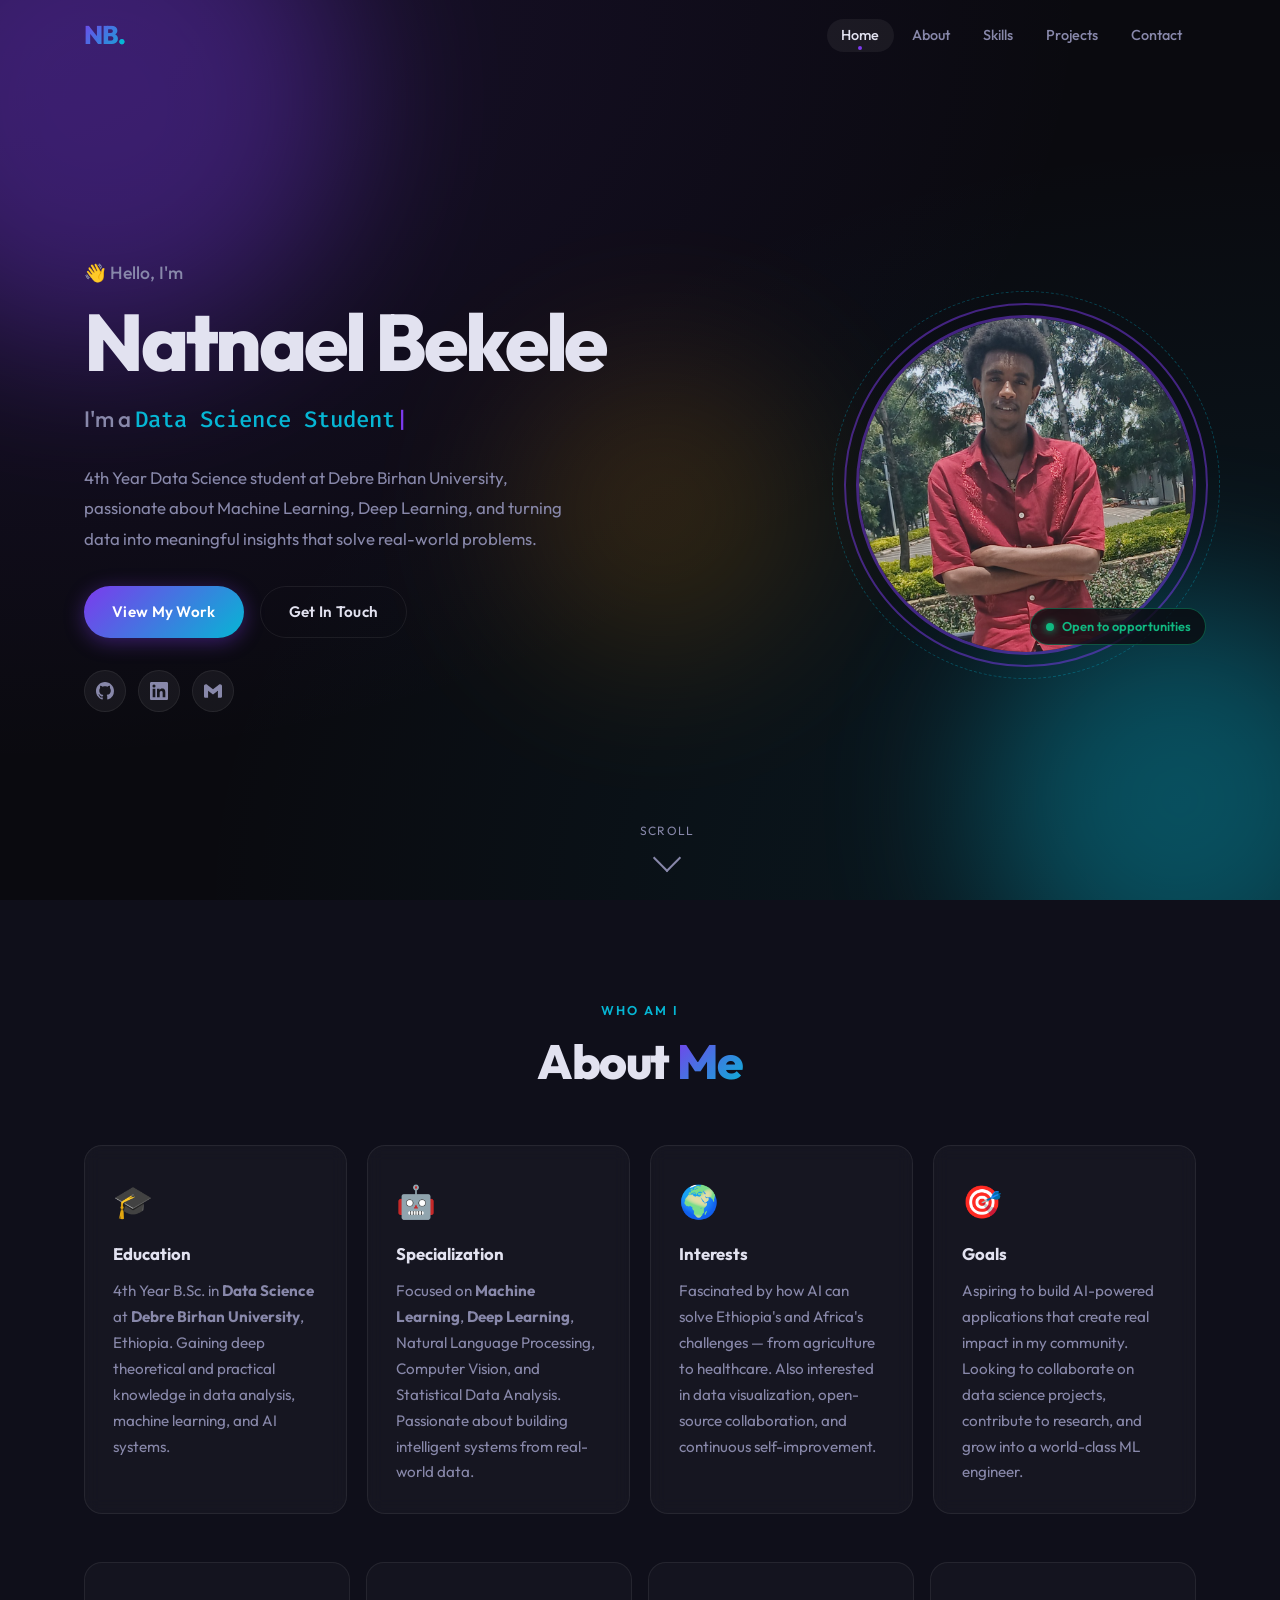
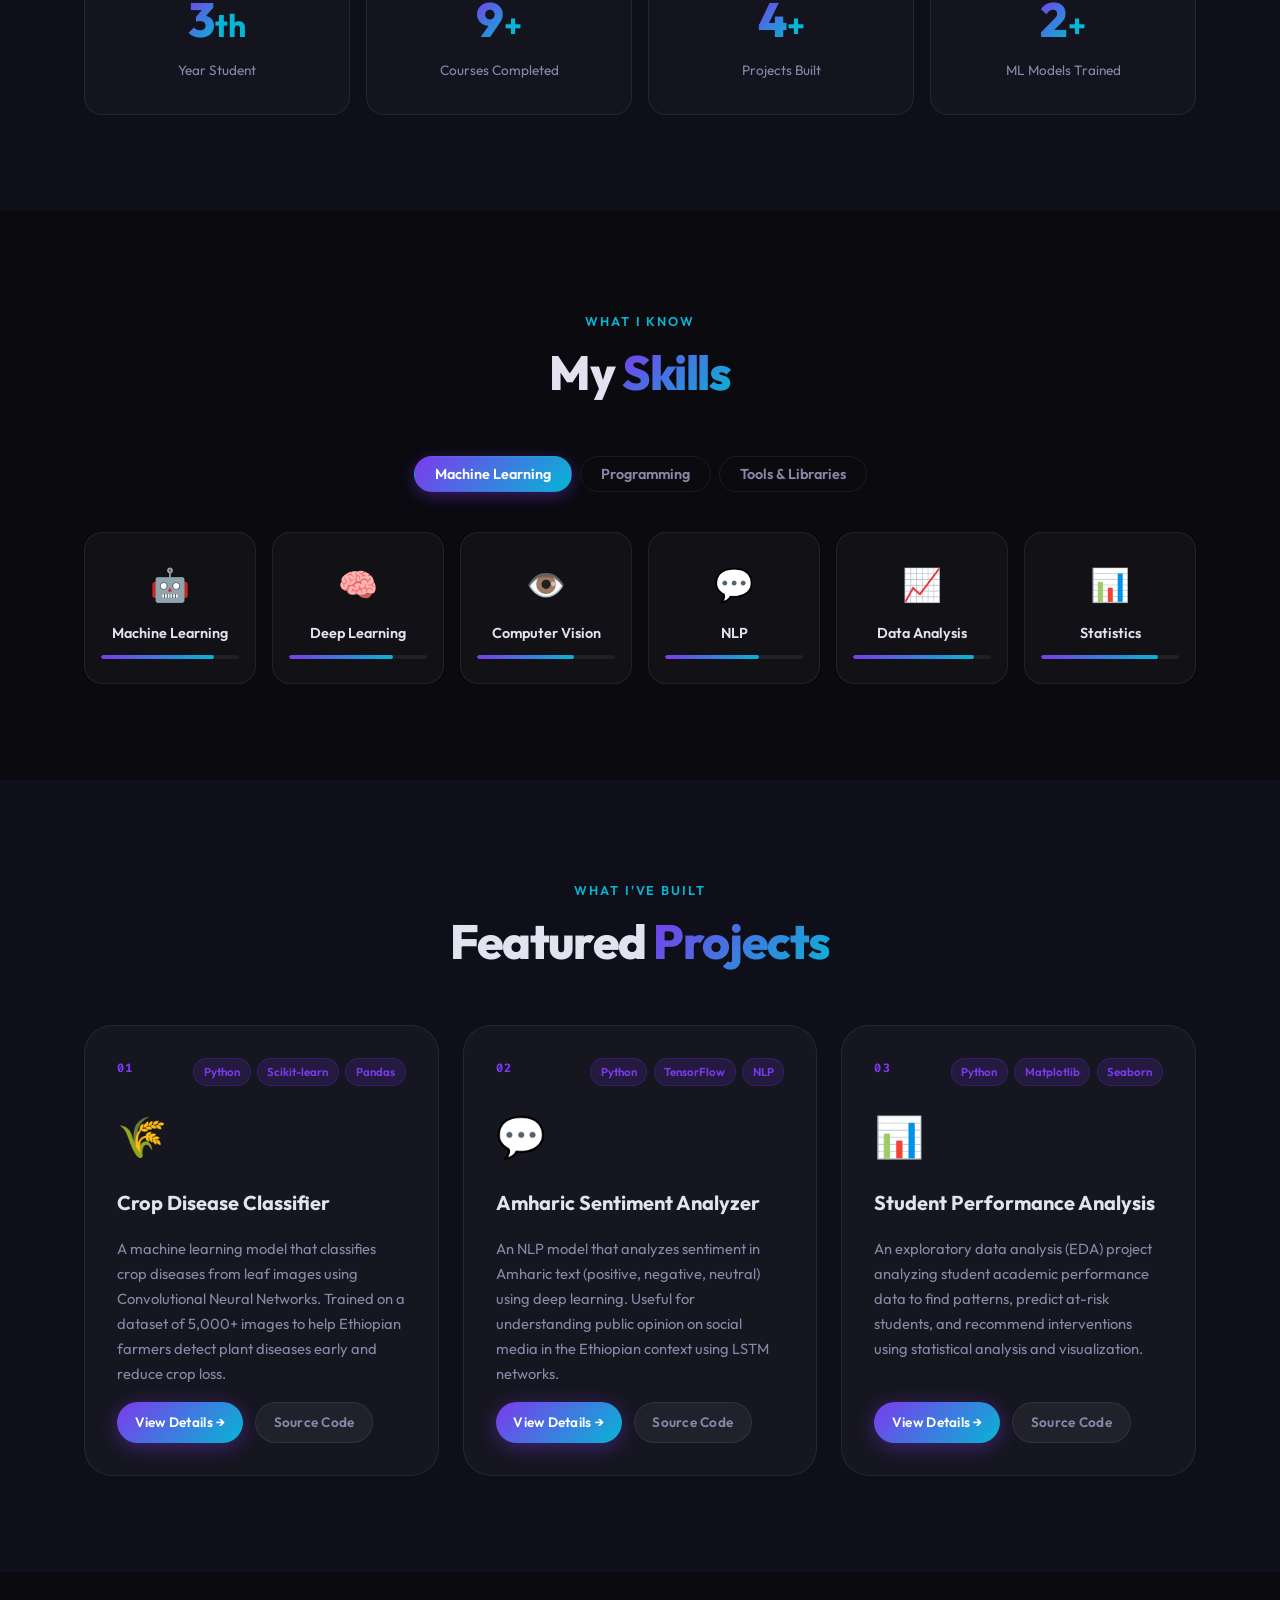
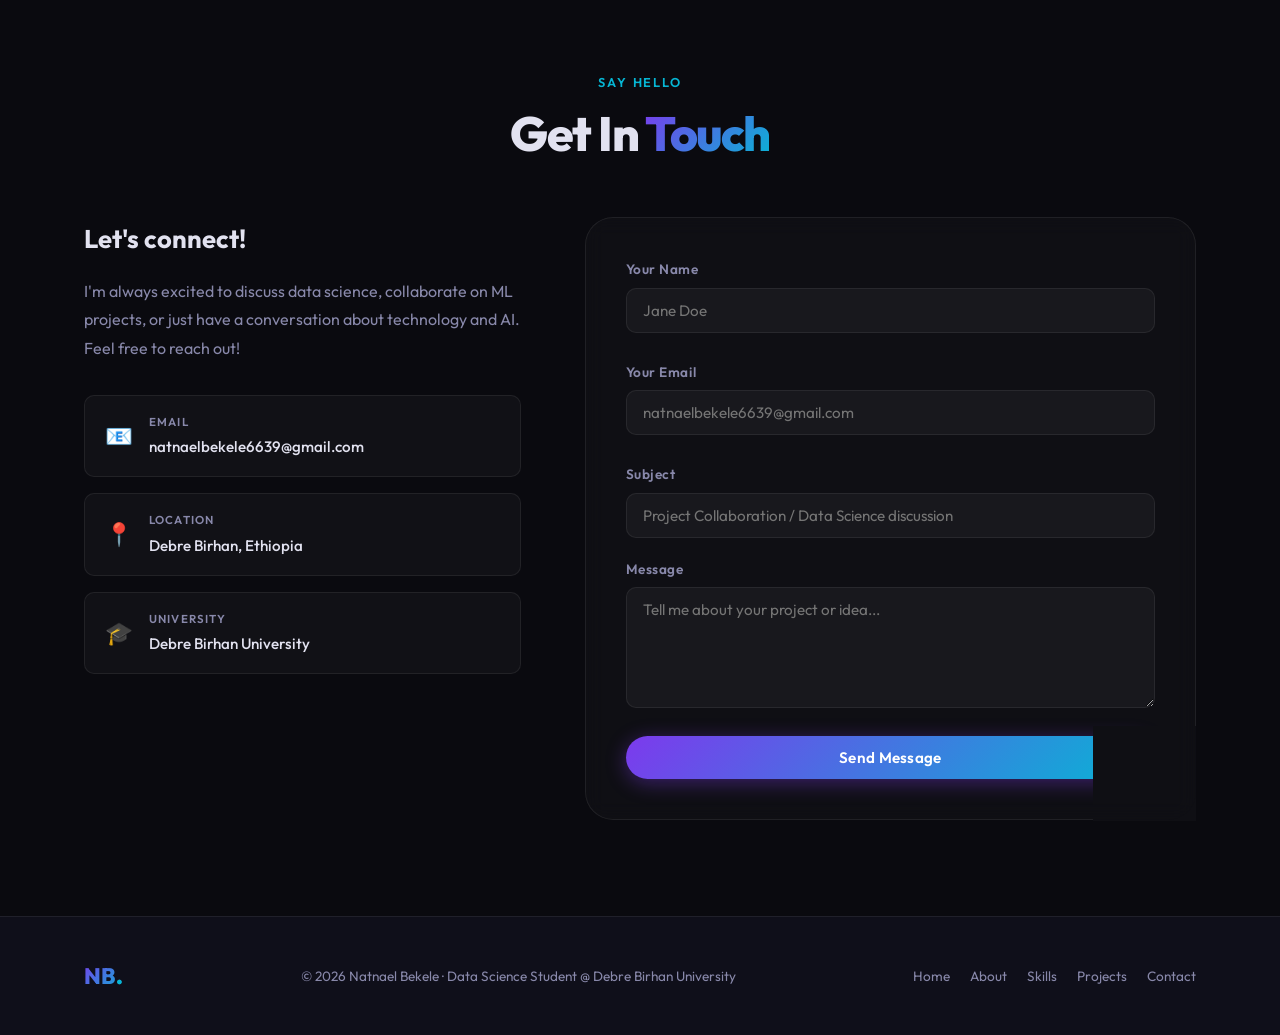
==== commit 0b10fc8e: "Add files via upload" ====
--- a/index.html
+++ b/index.html
@@ -61,7 +61,7 @@
           <a href="https://linkedin.com" target="_blank" rel="noopener" class="social-link" id="social-linkedin" aria-label="LinkedIn">
             <svg viewBox="0 0 24 24" fill="currentColor"><path d="M20.447 20.452h-3.554v-5.569c0-1.328-.027-3.037-1.852-3.037-1.853 0-2.136 1.445-2.136 2.939v5.667H9.351V9h3.414v1.561h.046c.477-.9 1.637-1.85 3.37-1.85 3.601 0 4.267 2.37 4.267 5.455v6.286zM5.337 7.433a2.062 2.062 0 0 1-2.063-2.065 2.064 2.064 0 1 1 2.063 2.065zm1.782 13.019H3.555V9h3.564v11.452zM22.225 0H1.771C.792 0 0 .774 0 1.729v20.542C0 23.227.792 24 1.771 24h20.451C23.2 24 24 23.227 24 22.271V1.729C24 .774 23.2 0 22.222 0h.003z"/></svg>
           </a>
-          <a href="mailto:natnael@example.com" class="social-link" id="social-email" aria-label="Email">
+          <a href="mailto:natnaelbekele6639@gmail.com" class="social-link" id="social-email" aria-label="Email">
             <svg viewBox="0 0 24 24" fill="currentColor"><path d="M24 5.457v13.909c0 .904-.732 1.636-1.636 1.636h-3.819V11.73L12 16.64l-6.545-4.91v9.273H1.636A1.636 1.636 0 0 1 0 19.366V5.457c0-2.023 2.309-3.178 3.927-1.964L5.455 4.64 12 9.548l6.545-4.91 1.528-1.145C21.69 2.28 24 3.434 24 5.457z"/></svg>
           </a>
         </div>
@@ -231,7 +231,7 @@
               <div class="contact-detail-icon">📧</div>
               <div>
                 <span class="contact-detail-label">Email</span>
-                <span class="contact-detail-value">natnael@example.com</span>
+                <span class="contact-detail-value">natnaelbekele6639@gmail.com</span>
               </div>
             </div>
             <div class="contact-detail-item">
@@ -258,7 +258,7 @@
           </div>
           <div class="form-group">
             <label for="contact-email">Your Email</label>
-            <input type="email" id="contact-email" name="email" placeholder="jane@example.com" autocomplete="email" required />
+            <input type="email" id="contact-email" name="email" placeholder="natnaelbekele6639@gmail.com" autocomplete="email" required />
             <span class="form-error" id="error-email"></span>
           </div>
           <div class="form-group">
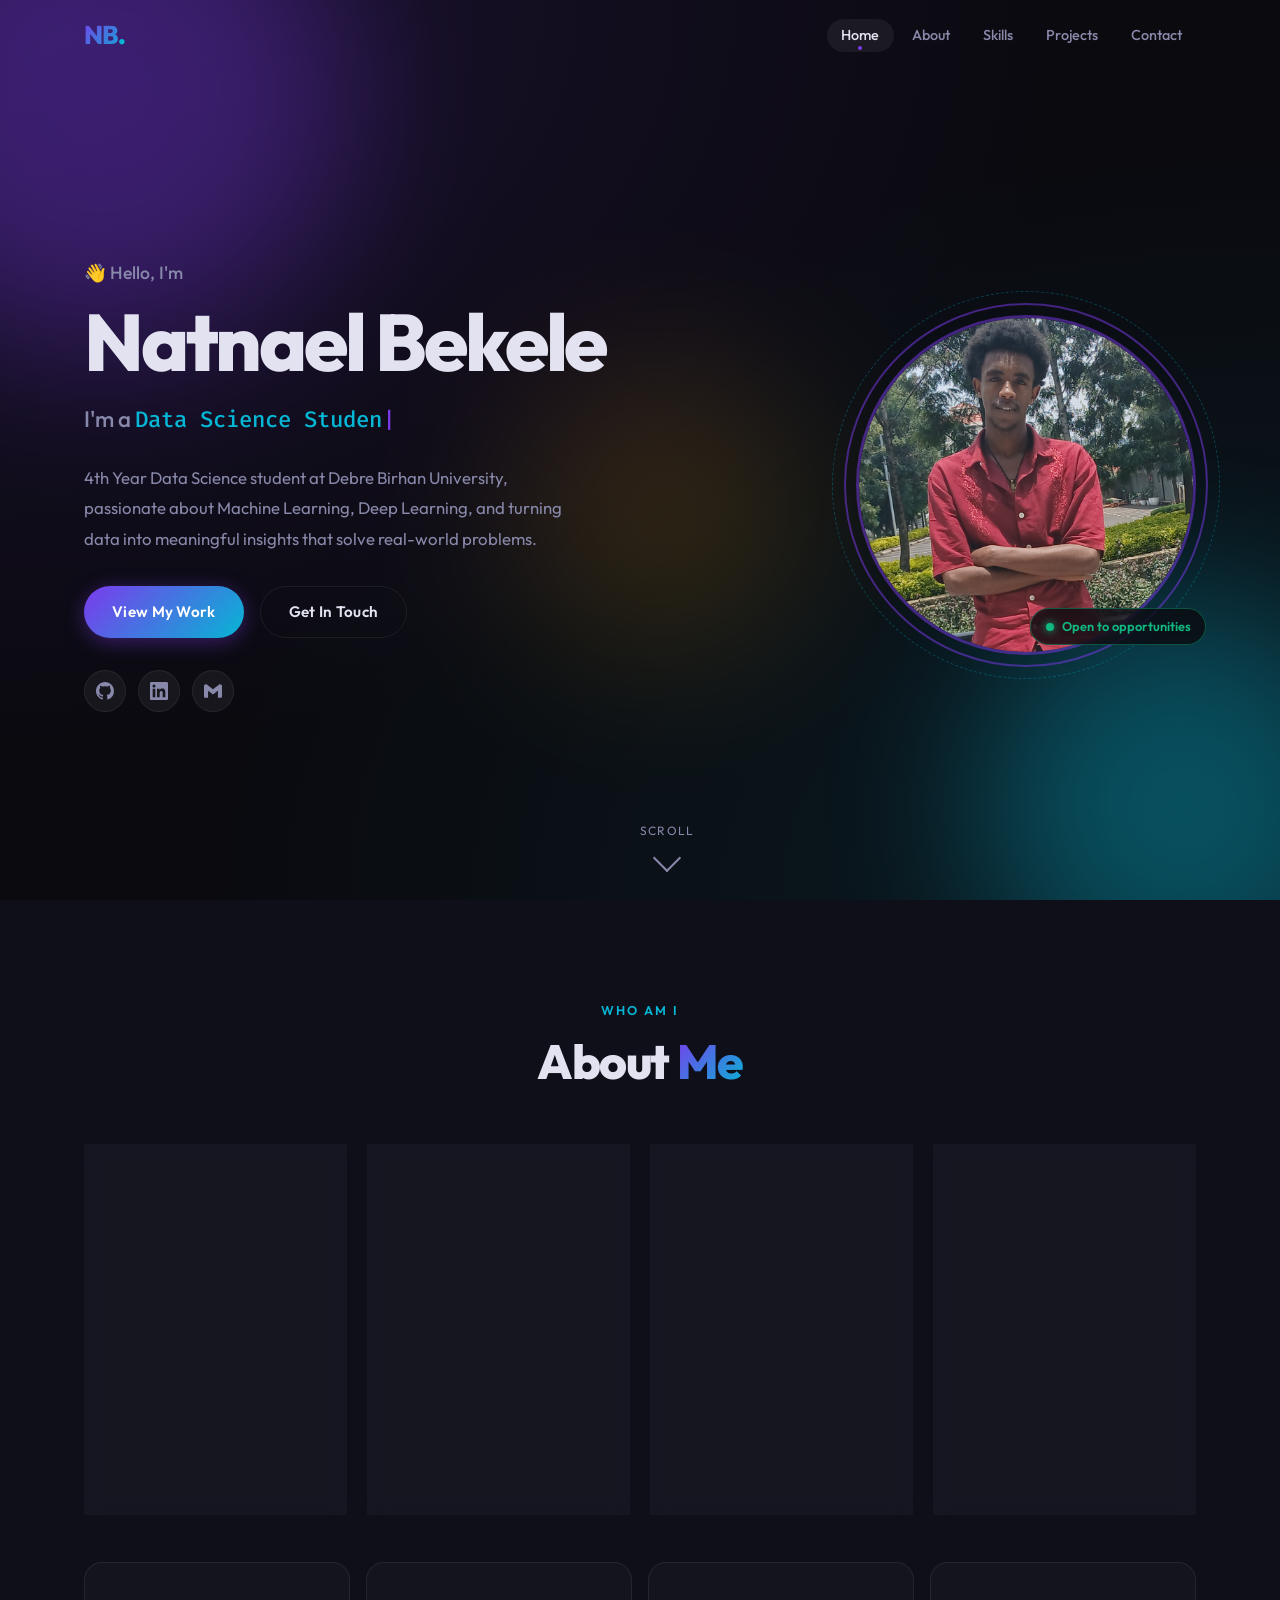
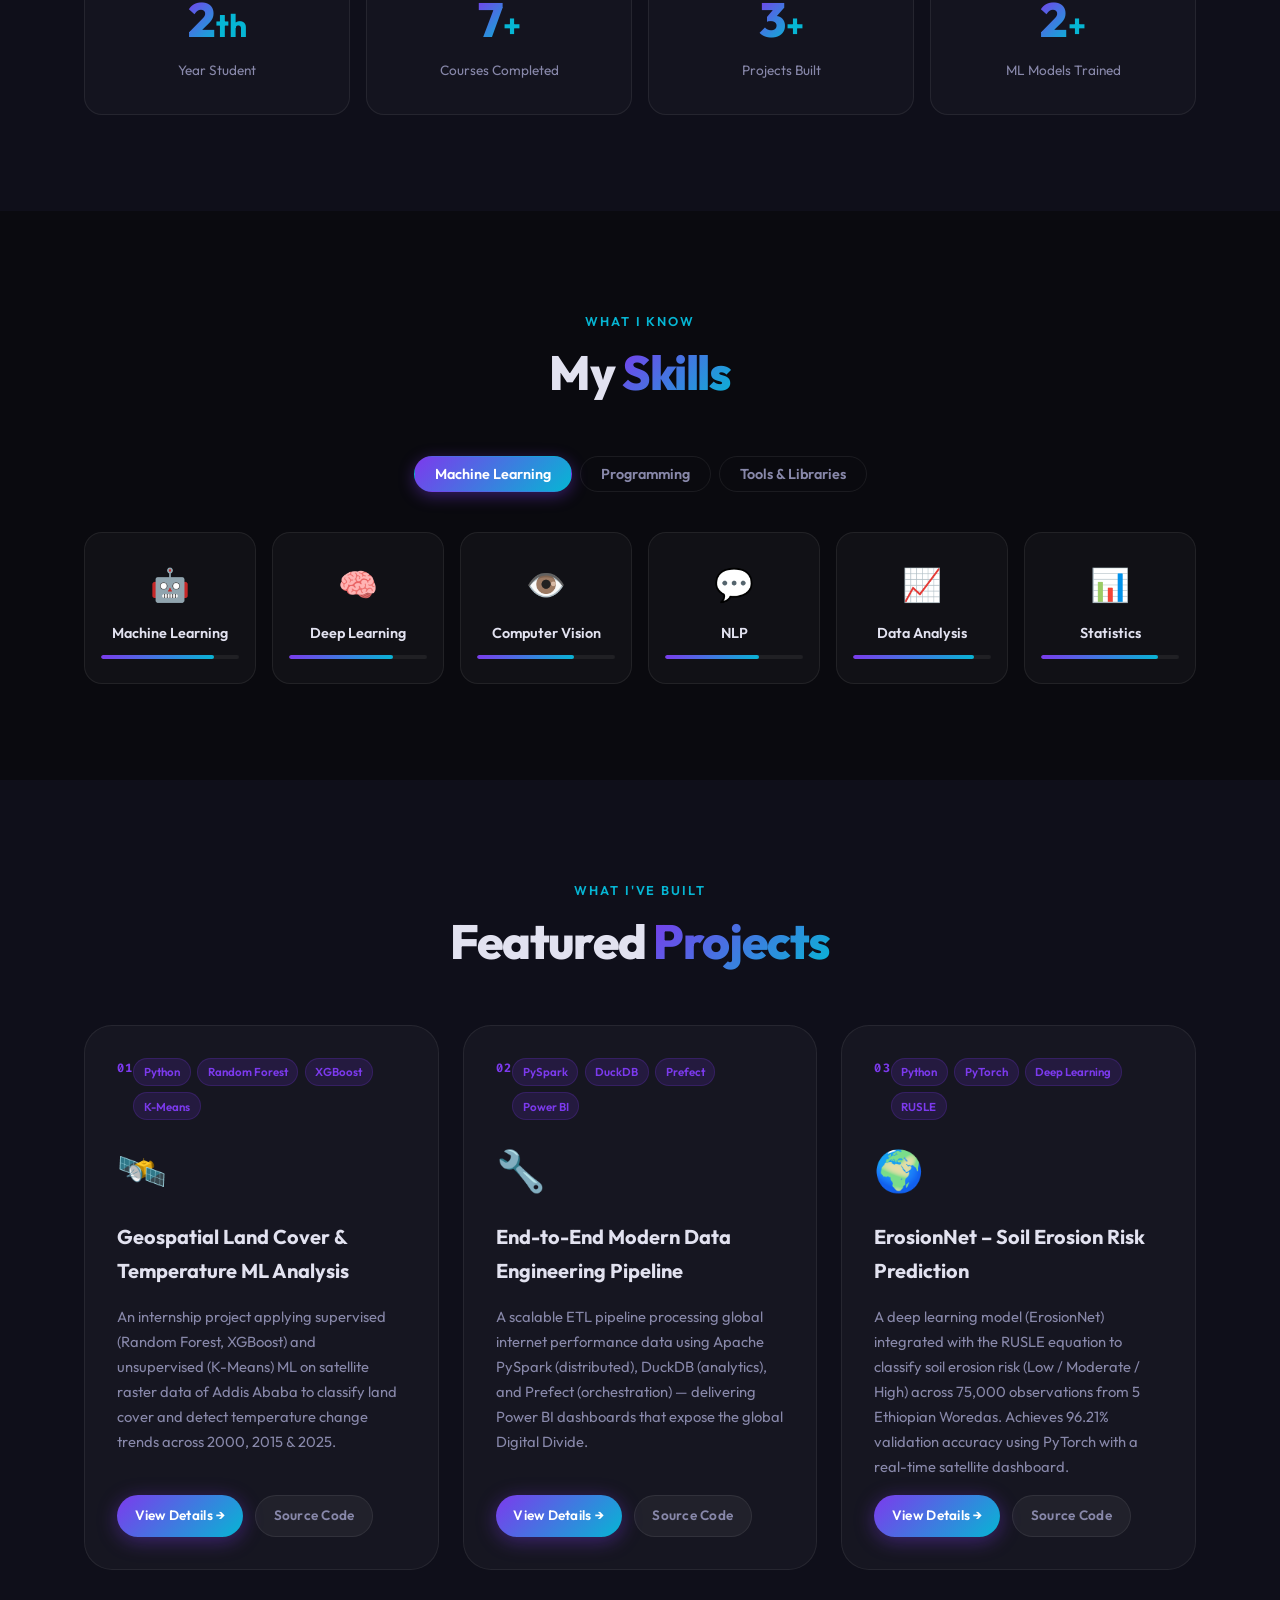
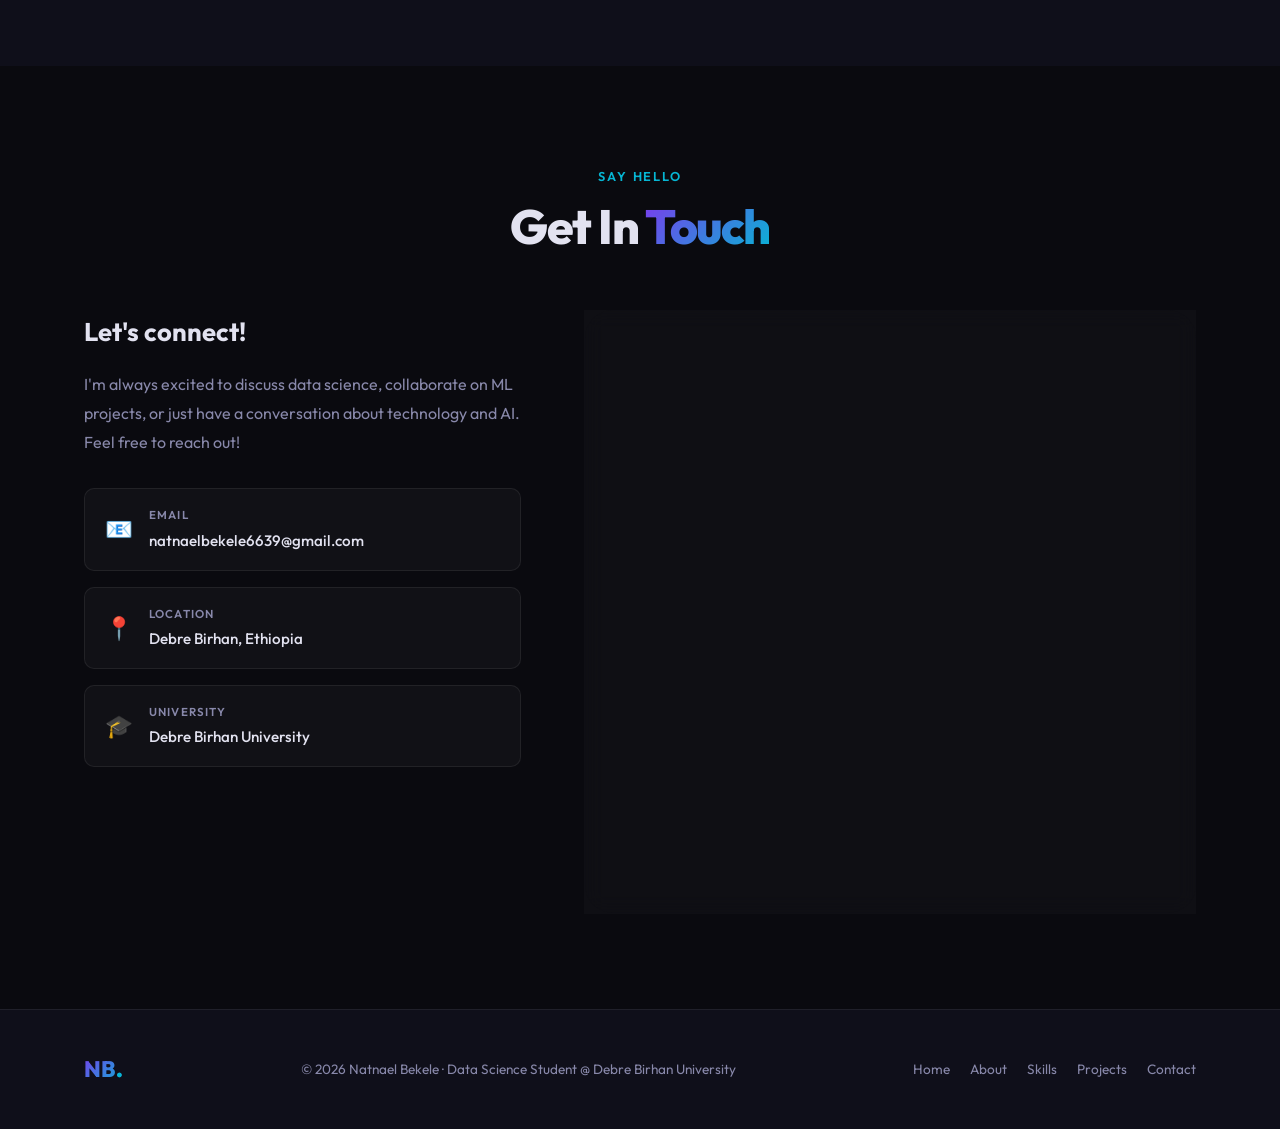
==== commit 95e9cc6d: "Add files via upload" ====
--- a/index.html
+++ b/index.html
@@ -162,16 +162,17 @@
             <div class="project-number">01</div>
             <div class="project-tags">
               <span class="tag">Python</span>
-              <span class="tag">Scikit-learn</span>
-              <span class="tag">Pandas</span>
-            </div>
-          </div>
-          <div class="project-icon-wrap">🌾</div>
-          <h3 class="project-title">Crop Disease Classifier</h3>
-          <p class="project-desc">A machine learning model that classifies crop diseases from leaf images using Convolutional Neural Networks. Trained on a dataset of 5,000+ images to help Ethiopian farmers detect plant diseases early and reduce crop loss.</p>
+              <span class="tag">Random Forest</span>
+              <span class="tag">XGBoost</span>
+              <span class="tag">K-Means</span>
+            </div>
+          </div>
+          <div class="project-icon-wrap">🛰️</div>
+          <h3 class="project-title">Geospatial Land Cover &amp; Temperature ML Analysis</h3>
+          <p class="project-desc">An internship project applying supervised (Random Forest, XGBoost) and unsupervised (K-Means) ML on satellite raster data of Addis Ababa to classify land cover and detect temperature change trends across 2000, 2015 &amp; 2025.</p>
           <div class="project-card-footer">
             <a href="project/project1.html" class="btn btn-sm btn-primary" id="project1-details-btn">View Details →</a>
-            <a href="https://github.com" target="_blank" rel="noopener" class="btn btn-sm btn-ghost" id="project1-code-btn">Source Code</a>
+            <a href="https://github.com/natib1621/Geospatial-Land-Cover-Classification-Temperature-Change-Detection" target="_blank" rel="noopener" class="btn btn-sm btn-ghost" id="project1-code-btn">Source Code</a>
           </div>
         </article>
 
@@ -179,17 +180,18 @@
           <div class="project-card-top">
             <div class="project-number">02</div>
             <div class="project-tags">
-              <span class="tag">Python</span>
-              <span class="tag">TensorFlow</span>
-              <span class="tag">NLP</span>
-            </div>
-          </div>
-          <div class="project-icon-wrap">💬</div>
-          <h3 class="project-title">Amharic Sentiment Analyzer</h3>
-          <p class="project-desc">An NLP model that analyzes sentiment in Amharic text (positive, negative, neutral) using deep learning. Useful for understanding public opinion on social media in the Ethiopian context using LSTM networks.</p>
+              <span class="tag">PySpark</span>
+              <span class="tag">DuckDB</span>
+              <span class="tag">Prefect</span>
+              <span class="tag">Power BI</span>
+            </div>
+          </div>
+          <div class="project-icon-wrap">🔧</div>
+          <h3 class="project-title">End-to-End Modern Data Engineering Pipeline</h3>
+          <p class="project-desc">A scalable ETL pipeline processing global internet performance data using Apache PySpark (distributed), DuckDB (analytics), and Prefect (orchestration) — delivering Power BI dashboards that expose the global Digital Divide.</p>
           <div class="project-card-footer">
             <a href="project/project2.html" class="btn btn-sm btn-primary" id="project2-details-btn">View Details →</a>
-            <a href="https://github.com" target="_blank" rel="noopener" class="btn btn-sm btn-ghost" id="project2-code-btn">Source Code</a>
+            <a href="https://github.com/natib1621/End-to-End-Modern-data-Engineering-pipeline-Pyspark-DuckDB-Power-BI" target="_blank" rel="noopener" class="btn btn-sm btn-ghost" id="project2-code-btn">Source Code</a>
           </div>
         </article>
 
@@ -198,16 +200,17 @@
             <div class="project-number">03</div>
             <div class="project-tags">
               <span class="tag">Python</span>
-              <span class="tag">Matplotlib</span>
-              <span class="tag">Seaborn</span>
-            </div>
-          </div>
-          <div class="project-icon-wrap">📊</div>
-          <h3 class="project-title">Student Performance Analysis</h3>
-          <p class="project-desc">An exploratory data analysis (EDA) project analyzing student academic performance data to find patterns, predict at-risk students, and recommend interventions using statistical analysis and visualization.</p>
+              <span class="tag">PyTorch</span>
+              <span class="tag">Deep Learning</span>
+              <span class="tag">RUSLE</span>
+            </div>
+          </div>
+          <div class="project-icon-wrap">🌍</div>
+          <h3 class="project-title">ErosionNet – Soil Erosion Risk Prediction</h3>
+          <p class="project-desc">A deep learning model (ErosionNet) integrated with the RUSLE equation to classify soil erosion risk (Low / Moderate / High) across 75,000 observations from 5 Ethiopian Woredas. Achieves 96.21% validation accuracy using PyTorch with a real-time satellite dashboard.</p>
           <div class="project-card-footer">
-            <a href="#" class="btn btn-sm btn-primary" id="project3-details-btn">View Details →</a>
-            <a href="https://github.com" target="_blank" rel="noopener" class="btn btn-sm btn-ghost">Source Code</a>
+            <a href="project/project3.html" class="btn btn-sm btn-primary" id="project3-details-btn">View Details →</a>
+            <a href="https://github.com/natib1621/ErosionNet-Soil-Erosion-Risk-Prediction-Using-Deep-Learning" target="_blank" rel="noopener" class="btn btn-sm btn-ghost" id="project3-code-btn">Source Code</a>
           </div>
         </article>
 
